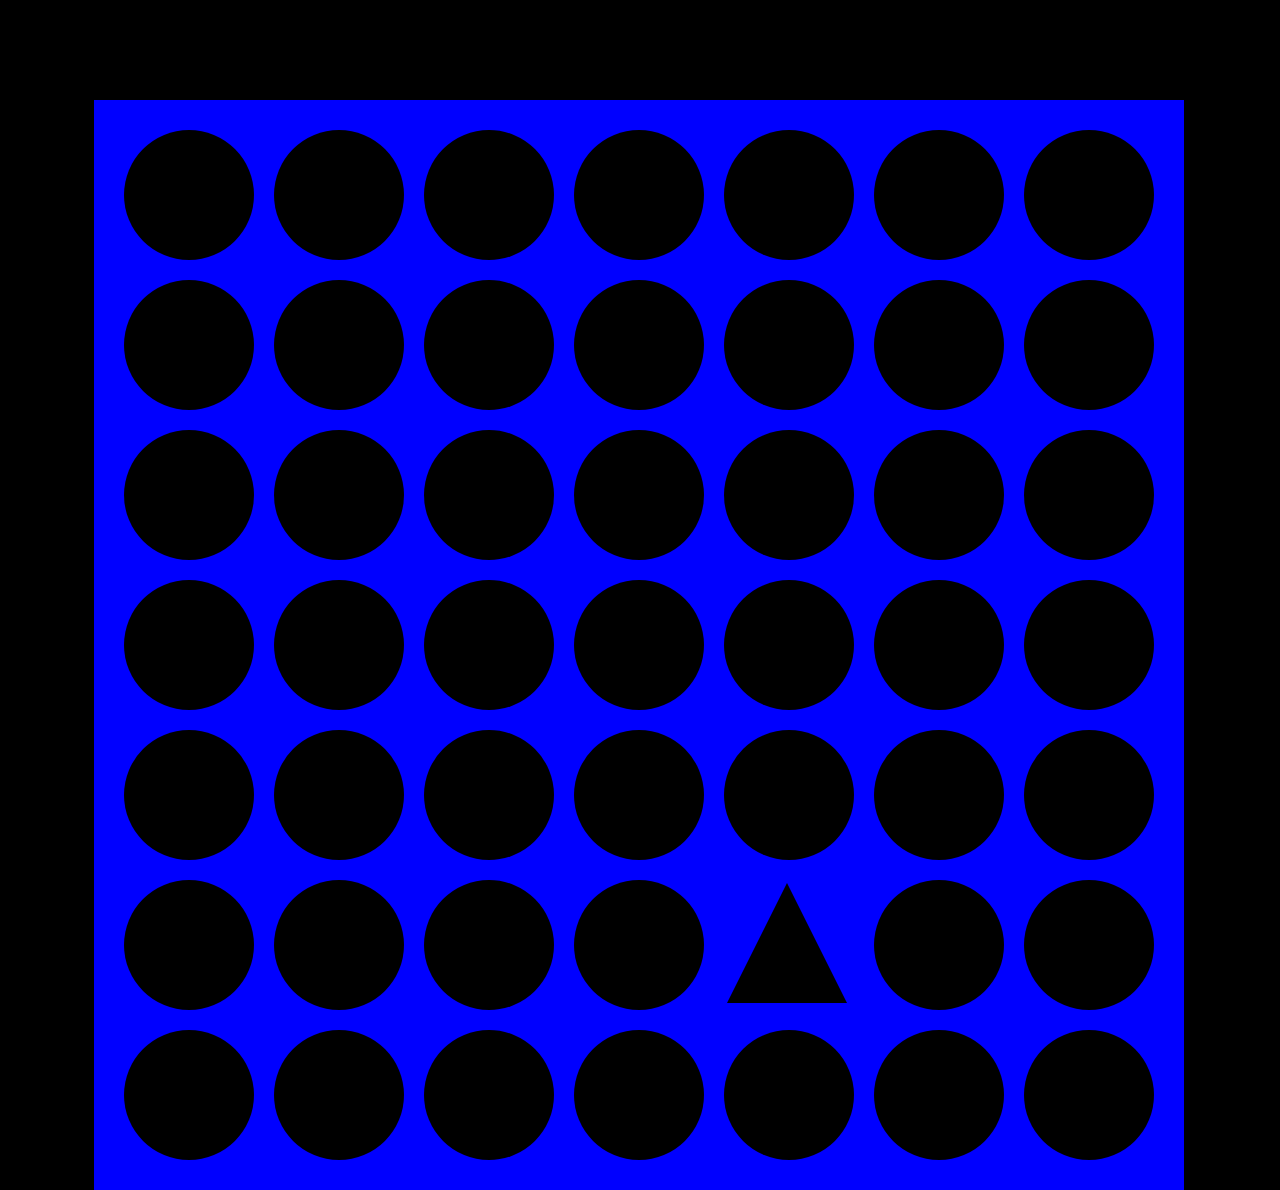
==== index.html @ 1a184b4e "basic structure without hover effect" ====
<!DOCTYPE html>
<html lang="en" dir="ltr">
  <head>
    <meta charset="utf-8">
    <link rel="stylesheet" href="index.css">
    <link rel="stylesheet" href="normalize.css">
    <title>Von Restorff Effect</title>
  </head>
  <body>
    <div class="container">
      <div class="circle"></div>
      <div class="circle"></div>
      <div class="circle"></div>
      <div class="circle"></div>
      <div class="circle"></div>
      <div class="circle"></div>
      <div class="circle"></div>

      <div class="circle"></div>
      <div class="circle"></div>
      <div class="circle"></div>
      <div class="circle"></div>
      <div class="circle"></div>
      <div class="circle"></div>
      <div class="circle"></div>

      <div class="circle"></div>
      <div class="circle"></div>
      <div class="circle"></div>
      <div class="circle"></div>
      <div class="circle"></div>
      <div class="circle"></div>
      <div class="circle"></div>

      <div class="circle"></div>
      <div class="circle"></div>
      <div class="circle"></div>
      <div class="circle"></div>
      <div class="circle"></div>
      <div class="circle"></div>
      <div class="circle"></div>

      <div class="circle"></div>
      <div class="circle"></div>
      <div class="circle"></div>
      <div class="circle"></div>
      <div class="circle"></div>
      <div class="circle"></div>
      <div class="circle"></div>

      <div class="circle"></div>
      <div class="circle"></div>
      <div class="circle"></div>
      <div class="circle"></div>
      <div class="triangle"></div>
      <div class="circle"></div>
      <div class="circle"></div>

      <div class="circle"></div>
      <div class="circle"></div>
      <div class="circle"></div>
      <div class="circle"></div>
      <div class="circle"></div>
      <div class="circle"></div>
      <div class="circle"></div>

    </div>
  </body>
</html>
---- index.css ----
body{
  background-color: black;
}

/* .container{
  display: flex;
  flex-direction: row;
  justify-content: center;
  background-color: green;
  width: 100vw;
  height: 100%;
  padding-top: 50px;
} */
.container{
  position: absolute;
  background-color: blue;
  display: grid;
  grid-template-columns: auto auto auto auto auto auto auto;
  justify-content: space-evenly center;
  width: 1050px;
  height: 1050px;
  margin-top: 100px;
  left: calc(50% - 546px);
  padding: 20px;
}

.circle{
  margin: 10px;
  background-color: black;
  border-radius: 50%;
  width: 130px;
  height: 130px;
}

.circle1{
  margin: 10px;
  background-color: lightblue;
  border-radius: 50%;
  width: 130px;
  height: 130px;
}

.triangle{
  margin: 13px;
  width: 0;
  height: 0;
  border-left: 60px solid transparent;
  border-right: 60px solid transparent;
  border-bottom: 120px solid black;
}
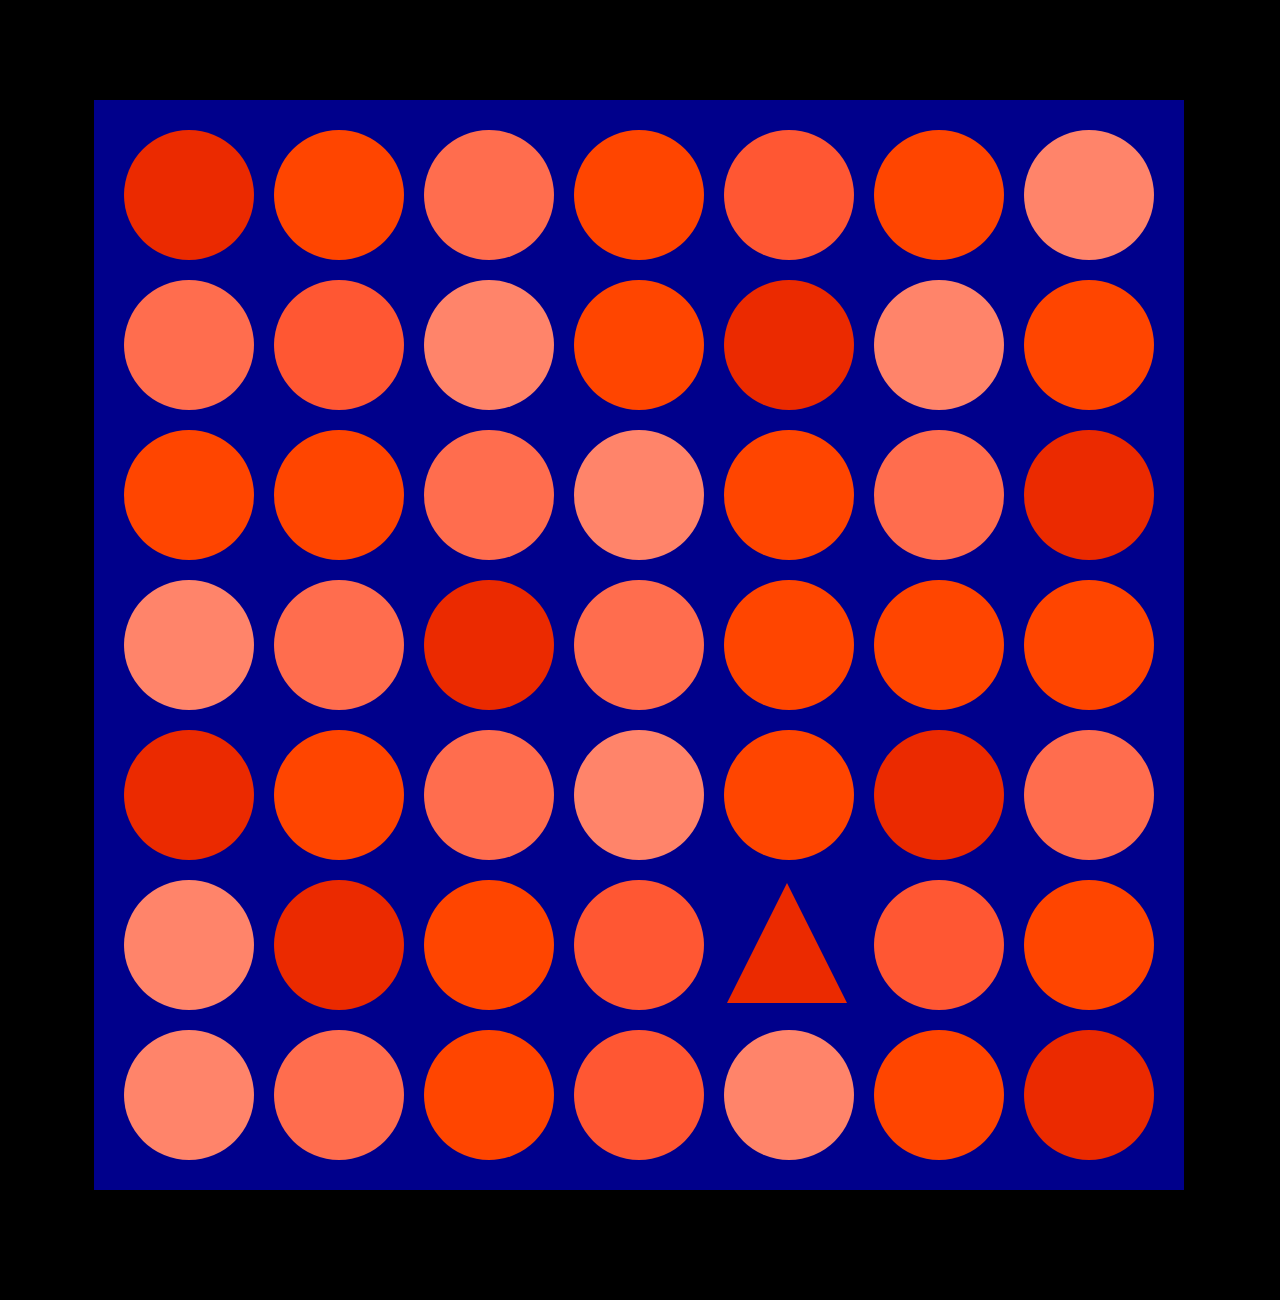
==== commit 56b81e7e: "animation added" ====
--- a/index.html
+++ b/index.html
@@ -8,61 +8,61 @@
   </head>
   <body>
     <div class="container">
+      <div class="circle4"></div>
+      <div class="circle"></div>
+      <div class="circle2"></div>
+      <div class="circle"></div>
+      <div class="circle1"></div>
+      <div class="circle"></div>
+      <div class="circle3"></div>
+
+      <div class="circle2"></div>
+      <div class="circle1"></div>
+      <div class="circle3"></div>
+      <div class="circle"></div>
+      <div class="circle4"></div>
+      <div class="circle3"></div>
+      <div class="circle"></div>
+
       <div class="circle"></div>
       <div class="circle"></div>
+      <div class="circle2"></div>
+      <div class="circle3"></div>
       <div class="circle"></div>
-      <div class="circle"></div>
+      <div class="circle2"></div>
+      <div class="circle4"></div>
+
+      <div class="circle3"></div>
+      <div class="circle2"></div>
+      <div class="circle4"></div>
+      <div class="circle2"></div>
       <div class="circle"></div>
       <div class="circle"></div>
       <div class="circle"></div>
 
+      <div class="circle4"></div>
       <div class="circle"></div>
+      <div class="circle2"></div>
+      <div class="circle3"></div>
       <div class="circle"></div>
+      <div class="circle4"></div>
+      <div class="circle2"></div>
+
+      <div class="circle3"></div>
+      <div class="circle4"></div>
       <div class="circle"></div>
-      <div class="circle"></div>
-      <div class="circle"></div>
-      <div class="circle"></div>
+      <div class="circle1"></div>
+      <a href="trianglelink.html"><div class="triangle"></div></a>
+      <div class="circle1"></div>
       <div class="circle"></div>
 
+      <div class="circle3"></div>
+      <div class="circle2"></div>
       <div class="circle"></div>
+      <div class="circle1"></div>
+      <div class="circle3"></div>
       <div class="circle"></div>
-      <div class="circle"></div>
-      <div class="circle"></div>
-      <div class="circle"></div>
-      <div class="circle"></div>
-      <div class="circle"></div>
-
-      <div class="circle"></div>
-      <div class="circle"></div>
-      <div class="circle"></div>
-      <div class="circle"></div>
-      <div class="circle"></div>
-      <div class="circle"></div>
-      <div class="circle"></div>
-
-      <div class="circle"></div>
-      <div class="circle"></div>
-      <div class="circle"></div>
-      <div class="circle"></div>
-      <div class="circle"></div>
-      <div class="circle"></div>
-      <div class="circle"></div>
-
-      <div class="circle"></div>
-      <div class="circle"></div>
-      <div class="circle"></div>
-      <div class="circle"></div>
-      <div class="triangle"></div>
-      <div class="circle"></div>
-      <div class="circle"></div>
-
-      <div class="circle"></div>
-      <div class="circle"></div>
-      <div class="circle"></div>
-      <div class="circle"></div>
-      <div class="circle"></div>
-      <div class="circle"></div>
-      <div class="circle"></div>
+      <div class="circle4"></div>
 
     </div>
   </body>
--- a/index.css
+++ b/index.css
@@ -1,5 +1,6 @@
 body{
   background-color: black;
+  height: 1300px;
 }
 
 /* .container{
@@ -13,7 +14,7 @@
 } */
 .container{
   position: absolute;
-  background-color: blue;
+  background-color: darkblue;
   display: grid;
   grid-template-columns: auto auto auto auto auto auto auto;
   justify-content: space-evenly center;
@@ -26,18 +27,57 @@
 
 .circle{
   margin: 10px;
-  background-color: black;
+  background-color: orangered;
   border-radius: 50%;
   width: 130px;
   height: 130px;
+  animation-name: changecolor1;
+  animation-duration: 6s;
+  animation-iteration-count: 1;
 }
 
 .circle1{
   margin: 10px;
-  background-color: lightblue;
+  background-color: #FF5733;
   border-radius: 50%;
   width: 130px;
   height: 130px;
+  animation-name: changecolor2;
+  animation-duration: 6s;
+  animation-iteration-count: 1;
+}
+
+.circle2{
+  margin: 10px;
+  background-color: #FF6D4E;
+  border-radius: 50%;
+  width: 130px;
+  height: 130px;
+  animation-name: changecolor3;
+  animation-duration: 6s;
+  animation-iteration-count: 1;
+}
+
+.circle3{
+  margin: 10px;
+  background-color: #FF846A;
+  border-radius: 50%;
+  width: 130px;
+  height: 130px;
+  animation-name: changecolor4;
+  animation-duration: 6s;
+  animation-iteration-count: 1;
+}
+
+.circle4{
+  margin: 10px;
+  background-color: #EB2A00;
+  border-radius: 50%;
+  width: 130px;
+  height: 130px;
+  animation-name: changecolor5;
+  animation-duration: 6s;
+  animation-iteration-count: 1;
 }
 
 .triangle{
@@ -46,5 +86,39 @@
   height: 0;
   border-left: 60px solid transparent;
   border-right: 60px solid transparent;
-  border-bottom: 120px solid black;
+  border-bottom: 120px solid #EB2A00;
+  /* animation-name: changecolor;
+  animation-duration: 4s;
+  animation-iteration-count: infinite;
+  animation-direction: alternate; */
 }
+
+@keyframes changecolor1 {
+  0% {background-color: orangered;}
+  20% {background-color: orangered;}
+  100% {background-color: darkblue;}
+}
+
+@keyframes changecolor2 {
+  0% {background-color: #FF5733;}
+  20% {background-color: #FF5733;}
+  100% {background-color: darkblue;}
+}
+
+@keyframes changecolor3 {
+  0% {background-color: #FF6D4E;}
+  20% {background-color: #FF6D4E;}
+  100% {background-color: darkblue;}
+}
+
+@keyframes changecolor4 {
+  0% {background-color: #FF846A;}
+  20% {background-color: #FF846A;}
+  100% {background-color: darkblue;}
+}
+
+@keyframes changecolor5 {
+  0% {background-color: #EB2A00;}
+  20% {background-color: #EB2A00;}
+  100% {background-color: darkblue;}
+}
